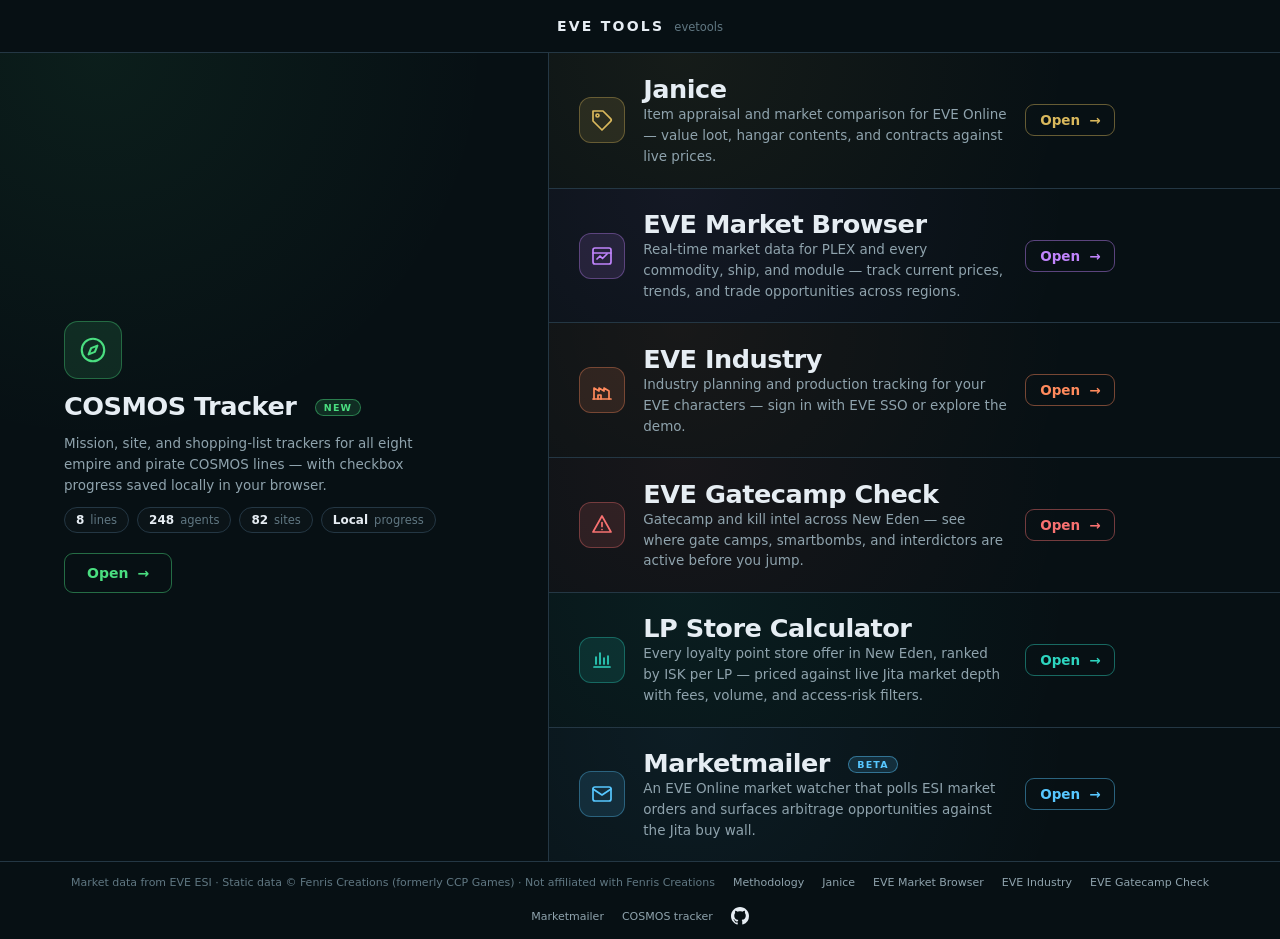
==== index.html @ 4fc57f16 "x" ====
<!doctype html>
<html lang="en">
  <head>
    <meta charset="utf-8" />
    <meta name="viewport" content="width=device-width, initial-scale=1" />
    <meta name="robots" content="index,follow" />
    <meta
      name="description"
      content="EVE Online tools: an LP store calculator with live Jita pricing, Janice item appraisal, the EVE Market Browser, EVE Industry planning, Marketmailer arbitrage alerts, and COSMOS mission trackers for all eight empire and pirate lines."
    />
    <meta property="og:title" content="EVE Tools" />
    <meta
      property="og:description"
      content="LP store calculator with live Jita pricing, Janice item appraisal, the EVE Market Browser, EVE Industry, Marketmailer, and COSMOS trackers."
    />
    <meta property="og:type" content="website" />
    <title>EVE Tools — LP Store Calculator, Janice, EVE Market Browser, EVE Industry, Marketmailer &amp; COSMOS Tracker</title>
    <link rel="icon" type="image/svg+xml" href="https://eve.ayokei.to/lp/favicon.svg" />
    <!-- Single-request doorway page: styles inline, no JS. -->
    <style>
      @font-face {
        font-family: "Inter";
        src: url("https://eve.ayokei.to/lp/assets/fonts/inter-var.woff2") format("woff2");
        font-weight: 100 900;
        font-style: normal;
        font-display: swap;
      }
      :root {
        color-scheme: dark;
        --bg: #071014;
        --text: #e6edf3;
        --muted: #8fa3ad;
        --subtle: #607782;
        --line: #243744;
        --teal: #2dd4bf;
        --gold: #d9b85c;
        --violet: #c084fc;
        --green: #4ade80;
        --sky: #57c7ff;
        --orange: #ff8a5c;
        --red: #f87171;
        --focus: #67e8f9;
      }
      *,
      *::before,
      *::after {
        box-sizing: border-box;
        margin: 0;
        padding: 0;
      }
      html {
        font-size: 13px;
      }
      body {
        font-family: "Inter", system-ui, -apple-system, "Segoe UI", sans-serif;
        color: var(--text);
        background: var(--bg);
        min-height: 100vh;
        display: flex;
        flex-direction: column;
      }

      .site-head {
        display: flex;
        align-items: baseline;
        justify-content: center;
        gap: 10px;
        padding: 18px 28px;
        border-bottom: 1px solid var(--line);
      }
      .site-head h1 {
        font-size: 14px;
        font-weight: 700;
        letter-spacing: 0.16em;
        text-transform: uppercase;
      }
      .site-head .domain {
        font-size: 11.5px;
        color: var(--subtle);
      }

      /* 1:list gate: the COSMOS tracker is the featured "1" panel at 3/7 width;
         the remaining tools form the stacked list. Each tool keeps its own
         accent: LP teal, Janice gold, market violet, industry orange, gatecamp
         red, mail sky, COSMOS green. */
      .gate {
        flex: 1;
        display: grid;
        grid-template-columns: 3fr 4fr;
        grid-template-rows: repeat(6, 1fr);
      }
      .gate-panel.gate-cosmos {
        grid-column: 1;
        grid-row: 1 / -1;
        border-right: 1px solid var(--line);
        padding: clamp(36px, 5vw, 76px);
      }
      .gate-lp,
      .gate-janice,
      .gate-market,
      .gate-industry,
      .gate-gatecamp,
      .gate-mail {
        grid-column: 2;
      }
      .gate-janice {
        grid-row: 1;
      }
      .gate-market {
        grid-row: 2;
      }
      .gate-industry {
        grid-row: 3;
      }
      .gate-gatecamp {
        grid-row: 4;
      }
      .gate-lp {
        grid-row: 5;
      }
      .gate-mail {
        grid-row: 6;
      }
      .gate-panel {
        --accent: var(--teal);
        position: relative;
        overflow: hidden;
        display: flex;
        flex-direction: column;
        justify-content: center;
        gap: 12px;
        padding: clamp(24px, 3vw, 44px);
        text-decoration: none;
        color: inherit;
        background: radial-gradient(
          circle at 18% 0%,
          color-mix(in srgb, var(--accent) 7%, transparent),
          transparent 30rem
        );
        transition: background-color 0.18s;
      }
      .gate-market,
      .gate-industry,
      .gate-gatecamp,
      .gate-lp,
      .gate-mail {
        border-top: 1px solid var(--line);
      }
      .gate-janice {
        --accent: var(--gold);
      }
      .gate-market {
        --accent: var(--violet);
      }
      .gate-industry {
        --accent: var(--orange);
      }
      .gate-gatecamp {
        --accent: var(--red);
      }
      .gate-mail {
        --accent: var(--sky);
      }
      .gate-cosmos {
        --accent: var(--green);
      }
      .gate-cosmos .panel-icon {
        width: 58px;
        height: 58px;
        border-radius: 14px;
      }
      .gate-cosmos .panel-icon svg {
        width: 30px;
        height: 30px;
      }
      .gate-cosmos h2 {
        font-size: clamp(26px, 3vw, 40px);
      }
      .gate-cosmos .lead {
        font-size: 15px;
        max-width: 50ch;
      }
      .gate-cosmos .panel-cta {
        margin-top: 8px;
        padding: 11px 22px;
        font-size: 14px;
      }
      .gate-panel:hover {
        background-color: color-mix(in srgb, var(--accent) 4%, transparent);
      }

      /* Compact rows for the five tools in the list column. */
      .gate-panel.list-item {
        display: flex;
        flex-direction: row;
        align-items: center;
        justify-content: flex-start;
        gap: 18px;
        padding: clamp(14px, 1.6vw, 22px) clamp(22px, 2.4vw, 32px);
      }
      .list-item > .panel-icon {
        flex: 0 0 auto;
      }
      .list-body {
        display: flex;
        align-items: center;
        gap: 18px;
        flex: 1 1 auto;
        min-width: 0;
      }
      .list-copy {
        flex: 0 1 44ch;
        min-width: 0;
      }
      .list-copy h2 {
        font-size: clamp(19px, 1.6vw, 24px);
      }
      .list-copy .lead {
        max-width: 44ch;
      }
      .list-item .panel-cta {
        flex: 0 0 auto;
        align-self: center;
        margin: 0;
        padding: 7px 14px;
        white-space: nowrap;
      }

      .beta-tag {
        display: inline-block;
        margin-left: 10px;
        padding: 2px 8px;
        border-radius: 999px;
        border: 1px solid color-mix(in srgb, var(--accent) 45%, transparent);
        background: color-mix(in srgb, var(--accent) 14%, transparent);
        color: var(--accent);
        font-size: 9.5px;
        font-weight: 700;
        letter-spacing: 0.12em;
        text-transform: uppercase;
        vertical-align: middle;
      }

      .panel-icon {
        width: 46px;
        height: 46px;
        border-radius: 12px;
        display: grid;
        place-items: center;
        background: color-mix(in srgb, var(--accent) 12%, transparent);
        border: 1px solid color-mix(in srgb, var(--accent) 35%, transparent);
        text-decoration: none;
        cursor: pointer;
        transform-origin: center;
        transition:
          background 0.15s,
          border-color 0.15s,
          box-shadow 0.15s,
          transform 0.15s;
      }
      .panel-icon svg {
        width: 24px;
        height: 24px;
        stroke: var(--accent);
        fill: none;
        stroke-width: 1.7;
        stroke-linecap: round;
        stroke-linejoin: round;
      }

      .gate-panel h2 {
        font-size: clamp(20px, 2vw, 28px);
        font-weight: 760;
        letter-spacing: -0.02em;
      }
      .gate-panel .lead {
        font-size: 13.5px;
        line-height: 1.55;
        color: var(--muted);
        max-width: 46ch;
      }

      .panel-chips {
        display: flex;
        flex-wrap: wrap;
        gap: 8px;
      }
      .panel-chip {
        display: inline-flex;
        align-items: baseline;
        gap: 6px;
        padding: 5px 11px;
        border: 1px solid var(--line);
        border-radius: 999px;
        font-size: 11.5px;
        color: var(--subtle);
        background: rgba(255, 255, 255, 0.015);
      }
      .panel-chip strong {
        color: var(--text);
        font-weight: 650;
        font-size: 12px;
      }

      .panel-cta {
        display: inline-flex;
        align-items: center;
        gap: 9px;
        align-self: flex-start;
        margin-top: 4px;
        padding: 9px 18px;
        border-radius: 9px;
        border: 1px solid color-mix(in srgb, var(--accent) 45%, transparent);
        color: var(--accent);
        font-size: 13.5px;
        font-weight: 600;
        text-decoration: none;
        cursor: pointer;
        transform-origin: center;
        transition:
          background 0.15s,
          color 0.15s,
          border-color 0.15s,
          box-shadow 0.15s,
          transform 0.15s;
      }
      .panel-cta .arrow {
        transition: transform 0.15s;
      }
      /* First hover: highlight the controls when the whole panel is hovered. */
      .gate-panel:hover .panel-cta {
        background: color-mix(in srgb, var(--accent) 12%, transparent);
      }
      .gate-panel:hover .panel-cta .arrow {
        transform: translateX(3px);
      }
      .gate-panel:hover .panel-icon {
        background: color-mix(in srgb, var(--accent) 18%, transparent);
      }
      /* Second hover: the control itself fills with its accent. */
      .gate-panel .panel-cta:hover,
      .gate-panel .panel-cta:focus-visible {
        background: var(--accent);
        border-color: var(--accent);
        color: var(--bg);
        box-shadow: 0 0 20px color-mix(in srgb, var(--accent) 32%, transparent);
        transform: scale(1.05);
      }
      .gate-panel .panel-cta:hover .arrow,
      .gate-panel .panel-cta:focus-visible .arrow {
        transform: translateX(5px);
      }
      .gate-panel .panel-icon:hover,
      .gate-panel .panel-icon:focus-visible {
        background: var(--accent);
        border-color: var(--accent);
        box-shadow: 0 0 20px color-mix(in srgb, var(--accent) 32%, transparent);
        transform: scale(1.08);
      }
      .gate-panel .panel-icon:hover svg,
      .gate-panel .panel-icon:focus-visible svg {
        stroke: var(--bg);
      }
      /* Press feedback shrinks the control back down. */
      .gate-panel .panel-cta:active {
        transform: scale(0.96);
      }
      .gate-panel .panel-icon:active {
        transform: scale(0.94);
      }
      .panel-cta:focus-visible,
      .panel-icon:focus-visible {
        outline: 2px solid var(--focus);
        outline-offset: 3px;
      }

      .site-foot {
        display: flex;
        align-items: center;
        justify-content: center;
        gap: 18px;
        flex-wrap: wrap;
        padding: 14px 28px;
        border-top: 1px solid var(--line);
        font-size: 11px;
        color: var(--subtle);
        text-align: center;
      }
      .site-foot a {
        color: var(--muted);
        text-decoration: none;
      }
      .site-foot a:hover {
        color: var(--teal);
      }
      .site-foot .github-link {
        display: inline-flex;
        align-items: center;
        color: var(--text);
      }
      .site-foot .github-link:hover {
        color: var(--teal);
      }
      .site-foot .github-link svg {
        display: block;
        width: 18px;
        height: 18px;
        fill: currentColor;
      }

      @media (max-width: 1024px) {
        .gate {
          grid-template-columns: 1fr;
          grid-template-rows: none;
          align-content: start;
        }
        /* Collapse the explicit placement so the panels stack in source order. */
        .gate-lp,
        .gate-janice,
        .gate-market,
        .gate-industry,
        .gate-gatecamp,
        .gate-mail,
        .gate-cosmos {
          grid-column: 1;
          grid-row: auto;
        }
        .gate-panel {
          padding: 34px 26px;
          gap: 15px;
          justify-content: flex-start;
        }
        .gate-panel.gate-cosmos {
          padding: 34px 26px;
          border-right: none;
          border-bottom: 1px solid var(--line);
        }
        .gate-market,
        .gate-industry,
        .gate-gatecamp,
        .gate-lp,
        .gate-mail {
          border-top: 1px solid var(--line);
        }
        .gate-panel.list-item {
          display: flex;
          flex-direction: column;
          align-items: flex-start;
          gap: 12px;
          padding: 30px 26px;
        }
        .gate-panel.list-item .list-body {
          display: flex;
          flex-direction: column;
          align-items: flex-start;
          gap: 12px;
          width: 100%;
        }
        .gate-panel.list-item .list-copy {
          flex: 0 0 auto;
          width: 100%;
        }
        .list-item .panel-icon,
        .list-item h2,
        .list-item .lead,
        .list-item .panel-chips,
        .list-item .panel-cta {
          grid-column: auto;
          grid-row: auto;
        }
        .list-item .panel-icon,
        .list-item .panel-cta {
          align-self: flex-start;
        }
        .list-item .panel-cta {
          margin-top: 6px;
        }
      }

      @media (prefers-reduced-motion: reduce) {
        * {
          transition: none !important;
        }
      }
    </style>
  </head>
  <body>
    <header class="site-head">
      <h1>EVE Tools</h1>
      <span class="domain">evetools</span>
    </header>

    <main class="gate">
      <article class="gate-panel gate-cosmos">
        <a class="panel-icon" href="cosmos/index.html" aria-label="Open COSMOS Tracker">
          <svg viewBox="0 0 24 24" aria-hidden="true">
            <circle cx="12" cy="12" r="9" />
            <path d="m15.5 8.5-2 5-5 2 2-5 5-2Z" />
          </svg>
        </a>
        <h2>COSMOS Tracker <span class="beta-tag">New</span></h2>
        <p class="lead">
          Mission, site, and shopping-list trackers for all eight empire and pirate COSMOS
          lines — with checkbox progress saved locally in your browser.
        </p>
        <span class="panel-chips">
          <span class="panel-chip"><strong>8</strong> lines</span>
          <span class="panel-chip"><strong>248</strong> agents</span>
          <span class="panel-chip"><strong>82</strong> sites</span>
          <span class="panel-chip"><strong>Local</strong> progress</span>
        </span>
        <a class="panel-cta" href="cosmos/index.html" aria-label="Open COSMOS Tracker">Open <span class="arrow">&#8594;</span></a>
      </article>

      <article class="gate-panel list-item gate-janice">
        <a rel="noopener noreferrer" target="_blank" class="panel-icon" href="https://janice.e-351.com/" aria-label="Open Janice">
          <svg viewBox="0 0 24 24" aria-hidden="true">
            <path d="M20.6 13.4 12 22l-9-9V3h10l7.6 7.6a2 2 0 0 1 0 2.8Z" />
            <circle cx="7.5" cy="7.5" r="1.5" />
          </svg>
        </a>
        <div class="list-body">
          <div class="list-copy">
            <h2>Janice</h2>
            <p class="lead">
              Item appraisal and market comparison for EVE Online — value loot, hangar
              contents, and contracts against live prices.
            </p>
          </div>
          <a rel="noopener noreferrer" target="_blank" class="panel-cta" href="https://janice.e-351.com/" aria-label="Open Janice">Open <span class="arrow">&#8594;</span></a>
        </div>
      </article>

      <article class="gate-panel list-item gate-market">
        <a rel="noopener noreferrer" target="_blank" class="panel-icon" href="https://evemarketbrowser.com/" aria-label="Open EVE Market Browser">
          <svg viewBox="0 0 24 24" aria-hidden="true">
            <rect x="3" y="4" width="18" height="16" rx="2" />
            <path d="M3 9h18" />
            <path d="m7 15 3-3 2.5 2.5L17 10" />
          </svg>
        </a>
        <div class="list-body">
          <div class="list-copy">
            <h2>EVE Market Browser</h2>
            <p class="lead">
              Real-time market data for PLEX and every commodity, ship, and module — track
              current prices, trends, and trade opportunities across regions.
            </p>
          </div>
          <a rel="noopener noreferrer" target="_blank" class="panel-cta" href="https://evemarketbrowser.com/" aria-label="Open EVE Market Browser">Open <span class="arrow">&#8594;</span></a>
        </div>
      </article>

      <article class="gate-panel list-item gate-industry">
        <a rel="noopener noreferrer" target="_blank" class="panel-icon" href="https://eveindustry.app/login" aria-label="Open EVE Industry">
          <svg viewBox="0 0 24 24" aria-hidden="true">
            <path d="M3 21h18" />
            <path d="M4 21V10l5 3v-3l5 3v-3l5 3v8" />
            <path d="M8 21v-4h3v4" />
          </svg>
        </a>
        <div class="list-body">
          <div class="list-copy">
            <h2>EVE Industry</h2>
            <p class="lead">
              Industry planning and production tracking for your EVE characters — sign in with
              EVE SSO or explore the demo.
            </p>
          </div>
          <a rel="noopener noreferrer" target="_blank" class="panel-cta" href="https://eveindustry.app/login" aria-label="Open EVE Industry">Open <span class="arrow">&#8594;</span></a>
        </div>
      </article>

      <article class="gate-panel list-item gate-gatecamp">
        <a rel="noopener noreferrer" target="_blank" class="panel-icon" href="https://eve-gatecheck.space/eve/" aria-label="Open EVE Gatecamp Check">
          <svg viewBox="0 0 24 24" aria-hidden="true">
            <path d="m12 3 9 16H3L12 3Z" />
            <path d="M12 9.5v4" />
            <path d="M12 16.5h.01" />
          </svg>
        </a>
        <div class="list-body">
          <div class="list-copy">
            <h2>EVE Gatecamp Check</h2>
            <p class="lead">
              Gatecamp and kill intel across New Eden — see where gate camps, smartbombs, and
              interdictors are active before you jump.
            </p>
          </div>
          <a rel="noopener noreferrer" target="_blank" class="panel-cta" href="https://eve-gatecheck.space/eve/" aria-label="Open EVE Gatecamp Check">Open <span class="arrow">&#8594;</span></a>
        </div>
      </article>

      <article class="gate-panel list-item gate-lp">
        <a rel="noopener noreferrer" target="_blank" class="panel-icon" href="https://eve.ayokei.to/lp/" aria-label="Open LP Store Calculator">
          <svg viewBox="0 0 24 24" aria-hidden="true"><path d="M4 19h16M6 16V9m4 7V5m4 11v-6m4 6V8" /></svg>
        </a>
        <div class="list-body">
          <div class="list-copy">
            <h2>LP Store Calculator</h2>
            <p class="lead">
              Every loyalty point store offer in New Eden, ranked by ISK per LP — priced against
              live Jita market depth with fees, volume, and access-risk filters.
            </p>
          </div>
          <a rel="noopener noreferrer" target="_blank" class="panel-cta" href="https://eve.ayokei.to/lp/" aria-label="Open LP Store Calculator">Open <span class="arrow">&#8594;</span></a>
        </div>
      </article>

      <article class="gate-panel list-item gate-mail">
        <a rel="noopener noreferrer" target="_blank" class="panel-icon" href="https://sudo-adduser-jordan.github.io/marketmailer/" aria-label="Open Marketmailer">
          <svg viewBox="0 0 24 24" aria-hidden="true">
            <rect x="3" y="5" width="18" height="14" rx="2" />
            <path d="m3 7 9 6 9-6" />
          </svg>
        </a>
        <div class="list-body">
          <div class="list-copy">
            <h2>Marketmailer <span class="beta-tag">Beta</span></h2>
            <p class="lead">
              An EVE Online market watcher that polls ESI market orders and surfaces arbitrage
              opportunities against the Jita buy wall.
            </p>
          </div>
          <a rel="noopener noreferrer" target="_blank" class="panel-cta" href="https://sudo-adduser-jordan.github.io/marketmailer/" aria-label="Open Marketmailer">Open <span class="arrow">&#8594;</span></a>
        </div>
      </article>
    </main>

    <footer class="site-foot">
      <span>Market data from EVE ESI · Static data © Fenris Creations (formerly CCP Games) · Not affiliated with Fenris Creations</span>
      <a rel="noopener noreferrer" target="_blank" href="https://eve.ayokei.to/lp/about.html">Methodology</a>
      <a rel="noopener noreferrer" target="_blank" href="https://janice.e-351.com/">Janice</a>
      <a rel="noopener noreferrer" target="_blank" href="https://evemarketbrowser.com/">EVE Market Browser</a>
      <a rel="noopener noreferrer" target="_blank" href="https://eveindustry.app/login">EVE Industry</a>
      <a rel="noopener noreferrer" target="_blank" href="https://eve-gatecheck.space/eve/">EVE Gatecamp Check</a>
      <a rel="noopener noreferrer" target="_blank" href="https://sudo-adduser-jordan.github.io/marketmailer/">Marketmailer</a>
      <a href="cosmos/index.html">COSMOS tracker</a>
      <a
        class="github-link"
        href="https://github.com/AyoKeito/eve-toolkit"
        target="_blank"
        rel="noopener noreferrer"
        title="GitHub"
        aria-label="GitHub"
        ><svg viewBox="0 0 16 16" aria-hidden="true"><path fill="currentColor" d="M8 0C3.58 0 0 3.58 0 8c0 3.54 2.29 6.53 5.47 7.59.4.07.55-.17.55-.38 0-.19-.01-.82-.01-1.49-2.01.37-2.53-.49-2.69-.94-.09-.23-.48-.94-.82-1.13-.28-.15-.68-.52-.01-.53.63-.01 1.08.58 1.23.82.72 1.21 1.87.87 2.33.66.07-.52.28-.87.51-1.07-1.78-.2-3.64-.89-3.64-3.95 0-.87.31-1.59.82-2.15-.08-.2-.36-1.02.08-2.12 0 0 .67-.21 2.2.82.64-.18 1.32-.27 2-.27.68 0 1.36.09 2 .27 1.53-1.04 2.2-.82 2.2-.82.44 1.1.16 1.92.08 2.12.51.56.82 1.27.82 2.15 0 3.07-1.87 3.75-3.65 3.95.29.25.54.73.54 1.48 0 1.07-.01 1.93-.01 2.2 0 .21.15.46.55.38A8.013 8.013 0 0 0 16 8c0-4.42-3.58-8-8-8Z"/></svg></a
      >
    </footer>
  </body>
</html>
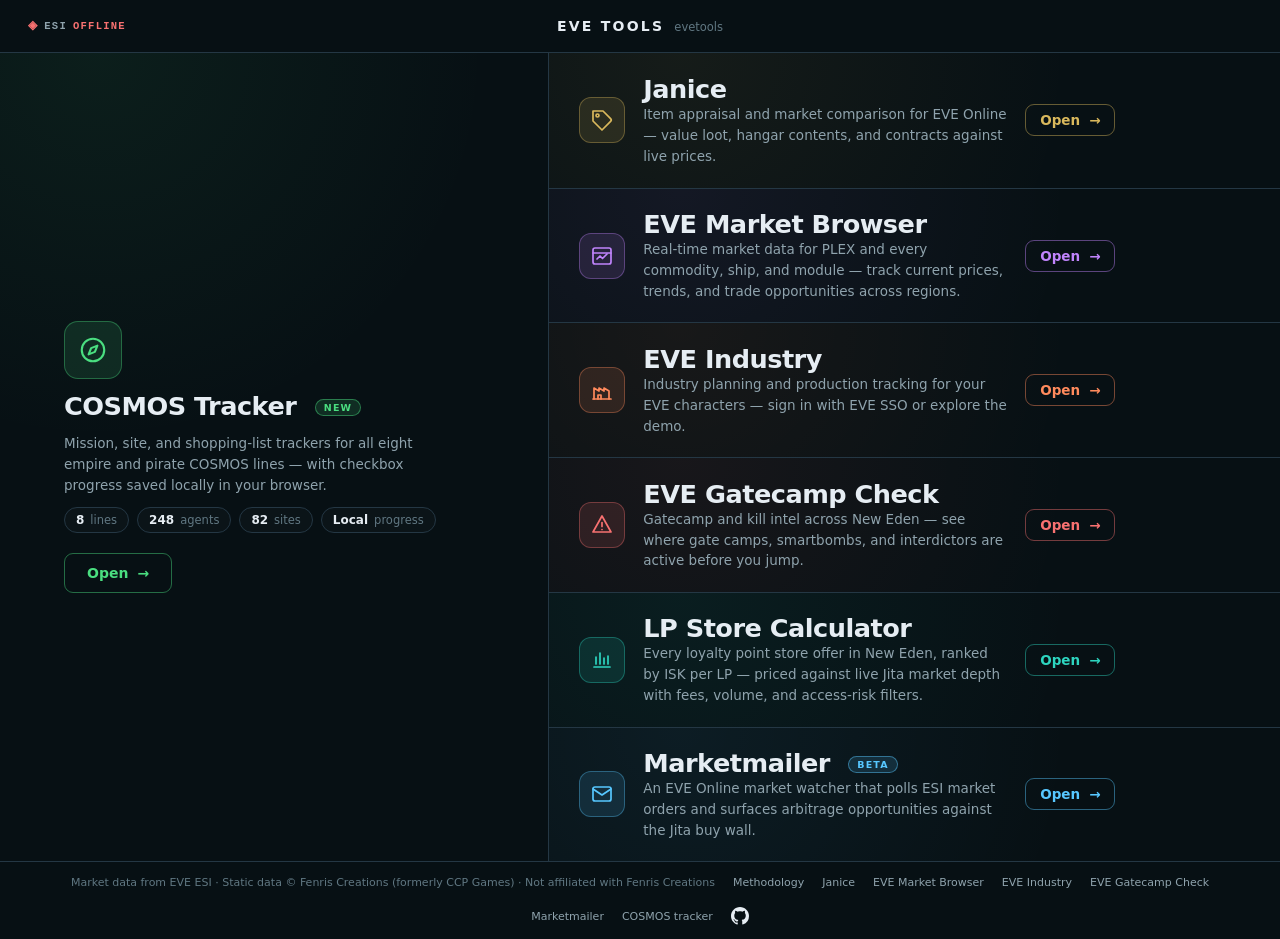
==== commit bd5e93eb: "x" ====
--- a/index.html
+++ b/index.html
@@ -16,7 +16,7 @@
     <meta property="og:type" content="website" />
     <title>EVE Tools — LP Store Calculator, Janice, EVE Market Browser, EVE Industry, Marketmailer &amp; COSMOS Tracker</title>
     <link rel="icon" type="image/svg+xml" href="https://eve.ayokei.to/lp/favicon.svg" />
-    <!-- Single-request doorway page: styles inline, no JS. -->
+    <!-- Single-file doorway page: styles and the ESI status poll inline. -->
     <style>
       @font-face {
         font-family: "Inter";
@@ -61,12 +61,19 @@
       }
 
       .site-head {
+        display: grid;
+        grid-template-columns: minmax(0, 1fr) auto minmax(0, 1fr);
+        align-items: center;
+        gap: 16px;
+        padding: 18px 28px;
+        border-bottom: 1px solid var(--line);
+      }
+      .site-head .brand {
+        grid-column: 2;
         display: flex;
         align-items: baseline;
         justify-content: center;
         gap: 10px;
-        padding: 18px 28px;
-        border-bottom: 1px solid var(--line);
       }
       .site-head h1 {
         font-size: 14px;
@@ -77,6 +84,67 @@
       .site-head .domain {
         font-size: 11.5px;
         color: var(--subtle);
+      }
+
+      /* Live ESI status, pinned to the top-left of the header. */
+      .esi-status {
+        grid-column: 1;
+        justify-self: start;
+        display: inline-flex;
+        align-items: center;
+        gap: 6px;
+        margin: 0;
+        font-family: ui-monospace, SFMono-Regular, "Cascadia Mono", "Roboto Mono", Menlo, Consolas, monospace;
+        font-size: 10.5px;
+        font-weight: 600;
+        letter-spacing: 0.12em;
+        line-height: 1;
+        text-transform: uppercase;
+        white-space: nowrap;
+        color: var(--muted);
+        font-variant-numeric: tabular-nums;
+      }
+      .esi-status .esi-mark {
+        font-size: 12px;
+        line-height: 1;
+      }
+      .esi-status .esi-sep {
+        color: var(--subtle);
+      }
+      .esi-status[data-state="live"] .esi-mark,
+      .esi-status[data-state="live"] .esi-state {
+        color: var(--green);
+      }
+      .esi-status[data-state="live"] .esi-mark {
+        text-shadow: 0 0 10px color-mix(in srgb, var(--green) 70%, transparent);
+        animation: esi-pulse 2s ease-in-out infinite;
+      }
+      .esi-status[data-state="live"] .esi-count {
+        color: var(--text);
+      }
+      .esi-status[data-state="offline"] .esi-mark,
+      .esi-status[data-state="offline"] .esi-state {
+        color: var(--red);
+      }
+      .esi-status[data-state="loading"] .esi-mark {
+        color: var(--subtle);
+      }
+      .esi-status[data-state="loading"] .esi-sep,
+      .esi-status[data-state="loading"] .esi-count,
+      .esi-status[data-state="loading"] .esi-online,
+      .esi-status[data-state="offline"] .esi-sep,
+      .esi-status[data-state="offline"] .esi-count,
+      .esi-status[data-state="offline"] .esi-online {
+        display: none;
+      }
+      @keyframes esi-pulse {
+        0%,
+        100% {
+          opacity: 1;
+        }
+        50% {
+          opacity: 0.45;
+        }
       }
 
       /* 1:list gate: the COSMOS tracker is the featured "1" panel at 3/7 width;
@@ -408,6 +476,24 @@
         fill: currentColor;
       }
 
+      @media (max-width: 720px) {
+        .site-head {
+          grid-template-columns: 1fr;
+          justify-items: center;
+          gap: 10px;
+          padding: 14px 20px;
+        }
+        .site-head .brand,
+        .esi-status {
+          grid-column: 1;
+        }
+        .esi-status {
+          justify-self: start;
+          font-size: 9.5px;
+          letter-spacing: 0.1em;
+        }
+      }
+
       @media (max-width: 1024px) {
         .gate {
           grid-template-columns: 1fr;
@@ -480,14 +566,25 @@
       @media (prefers-reduced-motion: reduce) {
         * {
           transition: none !important;
+          animation: none !important;
         }
       }
     </style>
   </head>
   <body>
     <header class="site-head">
-      <h1>EVE Tools</h1>
-      <span class="domain">evetools</span>
+      <p class="esi-status" data-state="loading" title="Checking EVE ESI…">
+        <span class="esi-mark" aria-hidden="true">◈</span>
+        <span class="esi-label">ESI</span>
+        <span class="esi-state" role="status" aria-live="polite">CONNECTING</span>
+        <span class="esi-sep" aria-hidden="true">·</span>
+        <span class="esi-count"></span>
+        <span class="esi-online"></span>
+      </p>
+      <div class="brand">
+        <h1>EVE Tools</h1>
+        <span class="domain">evetools</span>
+      </div>
     </header>
 
     <main class="gate">
@@ -646,5 +743,67 @@
         ><svg viewBox="0 0 16 16" aria-hidden="true"><path fill="currentColor" d="M8 0C3.58 0 0 3.58 0 8c0 3.54 2.29 6.53 5.47 7.59.4.07.55-.17.55-.38 0-.19-.01-.82-.01-1.49-2.01.37-2.53-.49-2.69-.94-.09-.23-.48-.94-.82-1.13-.28-.15-.68-.52-.01-.53.63-.01 1.08.58 1.23.82.72 1.21 1.87.87 2.33.66.07-.52.28-.87.51-1.07-1.78-.2-3.64-.89-3.64-3.95 0-.87.31-1.59.82-2.15-.08-.2-.36-1.02.08-2.12 0 0 .67-.21 2.2.82.64-.18 1.32-.27 2-.27.68 0 1.36.09 2 .27 1.53-1.04 2.2-.82 2.2-.82.44 1.1.16 1.92.08 2.12.51.56.82 1.27.82 2.15 0 3.07-1.87 3.75-3.65 3.95.29.25.54.73.54 1.48 0 1.07-.01 1.93-.01 2.2 0 .21.15.46.55.38A8.013 8.013 0 0 0 16 8c0-4.42-3.58-8-8-8Z"/></svg></a
       >
     </footer>
+
+    <script>
+      (() => {
+        const status = document.querySelector(".esi-status");
+        if (!status) return;
+
+        const countEl = status.querySelector(".esi-count");
+        const stateEl = status.querySelector(".esi-state");
+        const onlineEl = status.querySelector(".esi-online");
+        const numberFormat = new Intl.NumberFormat("en-US");
+        let timer = null;
+
+        const render = (state, players) => {
+          status.dataset.state = state;
+
+          if (state === "live" && Number.isFinite(players)) {
+            const count = numberFormat.format(players);
+            countEl.textContent = count;
+            stateEl.textContent = "LIVE";
+            onlineEl.textContent = "ONLINE";
+            status.title = `Live player count from EVE ESI: ${count} online`;
+            return;
+          }
+
+          const offline = state === "offline";
+          stateEl.textContent = offline ? "OFFLINE" : "CONNECTING";
+          status.title = offline ? "EVE ESI is unreachable" : "Checking EVE ESI…";
+        };
+
+        const poll = async () => {
+          try {
+            const response = await fetch("https://esi.evetech.net/latest/status/", {
+              headers: { Accept: "application/json" },
+            });
+            if (!response.ok) throw new Error(`ESI status ${response.status}`);
+            const data = await response.json();
+            const players = Number(data.players);
+            render(Number.isFinite(players) ? "live" : "offline", players);
+          } catch {
+            render("offline");
+          }
+        };
+
+        const start = () => {
+          if (timer) return;
+          poll();
+          timer = window.setInterval(poll, 60000);
+        };
+
+        const stop = () => {
+          window.clearInterval(timer);
+          timer = null;
+        };
+
+        document.addEventListener("visibilitychange", () => {
+          if (document.visibilityState === "visible") start();
+          else stop();
+        });
+
+        if (document.visibilityState === "visible") start();
+      })();
+    </script>
   </body>
 </html>
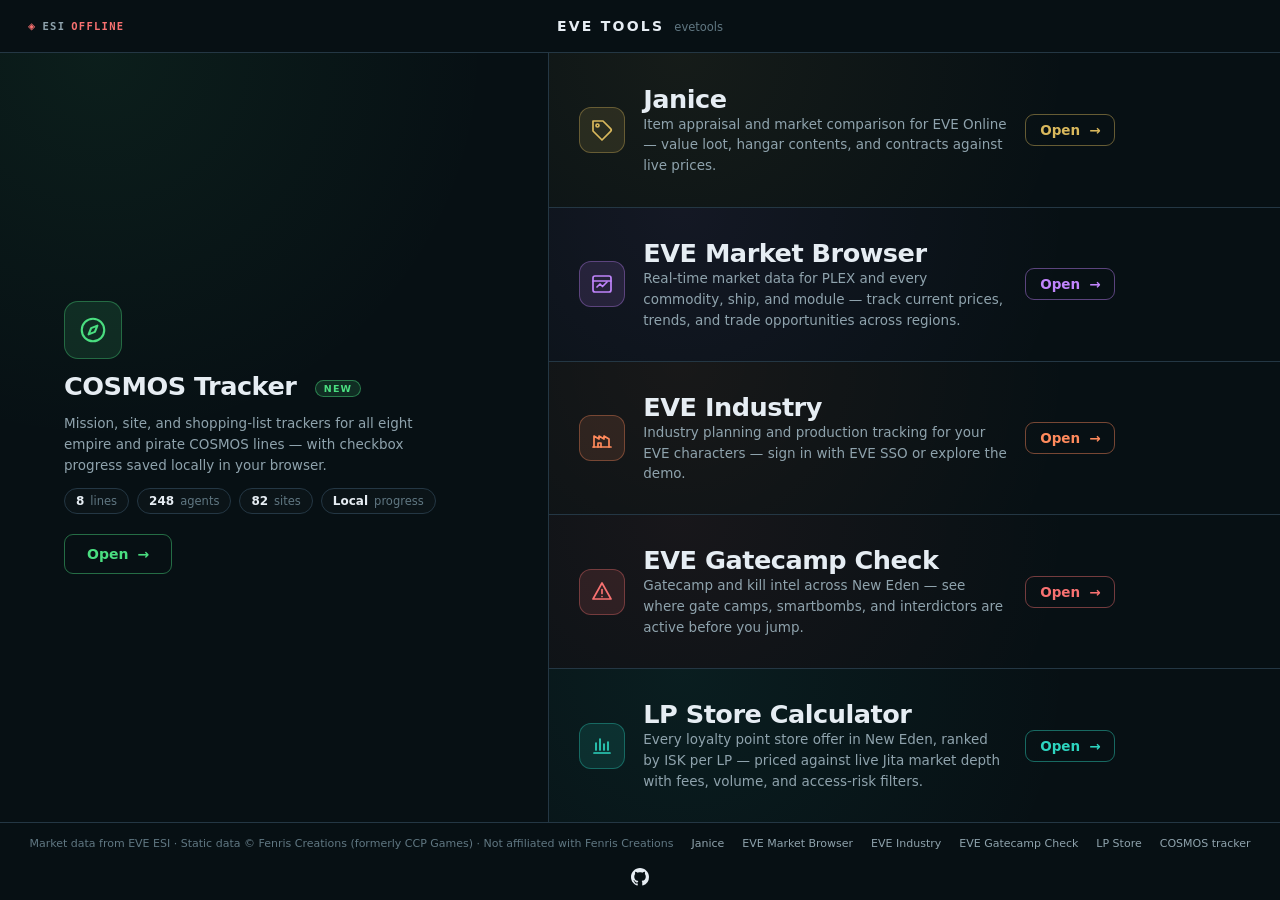
==== commit 677c4d6c: "x" ====
--- a/index.html
+++ b/index.html
@@ -14,8 +14,8 @@
       content="LP store calculator with live Jita pricing, Janice item appraisal, the EVE Market Browser, EVE Industry, Marketmailer, and COSMOS trackers."
     />
     <meta property="og:type" content="website" />
-    <title>EVE Tools — LP Store Calculator, Janice, EVE Market Browser, EVE Industry, Marketmailer &amp; COSMOS Tracker</title>
-    <link rel="icon" type="image/svg+xml" href="https://eve.ayokei.to/lp/favicon.svg" />
+    <title>eve tools</title>
+    <link rel="icon" href="data:image/svg+xml,%3Csvg xmlns='http://www.w3.org/2000/svg' viewBox='0 0 32 32'%3E%3Crect width='32' height='32' fill='black'/%3E%3Ctext x='16' y='23' font-family='Arial,sans-serif' font-size='22' font-weight='bold' text-anchor='middle' fill='white'%3EE%3C/text%3E%3C/svg%3E" />
     <!-- Single-file doorway page: styles and the ESI status poll inline. -->
     <style>
       @font-face {
@@ -36,7 +36,6 @@
         --gold: #d9b85c;
         --violet: #c084fc;
         --green: #4ade80;
-        --sky: #57c7ff;
         --orange: #ff8a5c;
         --red: #f87171;
         --focus: #67e8f9;
@@ -150,12 +149,12 @@
       /* 1:list gate: the COSMOS tracker is the featured "1" panel at 3/7 width;
          the remaining tools form the stacked list. Each tool keeps its own
          accent: LP teal, Janice gold, market violet, industry orange, gatecamp
-         red, mail sky, COSMOS green. */
+         red, COSMOS green. */
       .gate {
         flex: 1;
         display: grid;
         grid-template-columns: 3fr 4fr;
-        grid-template-rows: repeat(6, 1fr);
+        grid-template-rows: repeat(5, 1fr);
       }
       .gate-panel.gate-cosmos {
         grid-column: 1;
@@ -167,8 +166,7 @@
       .gate-janice,
       .gate-market,
       .gate-industry,
-      .gate-gatecamp,
-      .gate-mail {
+      .gate-gatecamp {
         grid-column: 2;
       }
       .gate-janice {
@@ -185,9 +183,6 @@
       }
       .gate-lp {
         grid-row: 5;
-      }
-      .gate-mail {
-        grid-row: 6;
       }
       .gate-panel {
         --accent: var(--teal);
@@ -210,8 +205,7 @@
       .gate-market,
       .gate-industry,
       .gate-gatecamp,
-      .gate-lp,
-      .gate-mail {
+      .gate-lp {
         border-top: 1px solid var(--line);
       }
       .gate-janice {
@@ -225,9 +219,6 @@
       }
       .gate-gatecamp {
         --accent: var(--red);
-      }
-      .gate-mail {
-        --accent: var(--sky);
       }
       .gate-cosmos {
         --accent: var(--green);
@@ -506,7 +497,6 @@
         .gate-market,
         .gate-industry,
         .gate-gatecamp,
-        .gate-mail,
         .gate-cosmos {
           grid-column: 1;
           grid-row: auto;
@@ -524,8 +514,7 @@
         .gate-market,
         .gate-industry,
         .gate-gatecamp,
-        .gate-lp,
-        .gate-mail {
+        .gate-lp {
           border-top: 1px solid var(--line);
         }
         .gate-panel.list-item {
@@ -649,7 +638,7 @@
       </article>
 
       <article class="gate-panel list-item gate-industry">
-        <a rel="noopener noreferrer" target="_blank" class="panel-icon" href="https://eveindustry.app/login" aria-label="Open EVE Industry">
+        <a rel="noopener noreferrer" target="_blank" class="panel-icon" href="https://github.com/sudo-adduser-jordan/eveindustry" aria-label="Open EVE Industry">
           <svg viewBox="0 0 24 24" aria-hidden="true">
             <path d="M3 21h18" />
             <path d="M4 21V10l5 3v-3l5 3v-3l5 3v8" />
@@ -664,7 +653,7 @@
               EVE SSO or explore the demo.
             </p>
           </div>
-          <a rel="noopener noreferrer" target="_blank" class="panel-cta" href="https://eveindustry.app/login" aria-label="Open EVE Industry">Open <span class="arrow">&#8594;</span></a>
+          <a rel="noopener noreferrer" target="_blank" class="panel-cta" href="https://github.com/sudo-adduser-jordan/eveindustry" aria-label="Open EVE Industry">Open <span class="arrow">&#8594;</span></a>
         </div>
       </article>
 
@@ -689,7 +678,7 @@
       </article>
 
       <article class="gate-panel list-item gate-lp">
-        <a rel="noopener noreferrer" target="_blank" class="panel-icon" href="https://eve.ayokei.to/lp/" aria-label="Open LP Store Calculator">
+        <a class="panel-icon" href="lp/index.html" aria-label="Open LP Store Calculator">
           <svg viewBox="0 0 24 24" aria-hidden="true"><path d="M4 19h16M6 16V9m4 7V5m4 11v-6m4 6V8" /></svg>
         </a>
         <div class="list-body">
@@ -700,38 +689,19 @@
               live Jita market depth with fees, volume, and access-risk filters.
             </p>
           </div>
-          <a rel="noopener noreferrer" target="_blank" class="panel-cta" href="https://eve.ayokei.to/lp/" aria-label="Open LP Store Calculator">Open <span class="arrow">&#8594;</span></a>
+          <a class="panel-cta" href="lp/index.html" aria-label="Open LP Store Calculator">Open <span class="arrow">&#8594;</span></a>
         </div>
       </article>
 
-      <article class="gate-panel list-item gate-mail">
-        <a rel="noopener noreferrer" target="_blank" class="panel-icon" href="https://sudo-adduser-jordan.github.io/marketmailer/" aria-label="Open Marketmailer">
-          <svg viewBox="0 0 24 24" aria-hidden="true">
-            <rect x="3" y="5" width="18" height="14" rx="2" />
-            <path d="m3 7 9 6 9-6" />
-          </svg>
-        </a>
-        <div class="list-body">
-          <div class="list-copy">
-            <h2>Marketmailer <span class="beta-tag">Beta</span></h2>
-            <p class="lead">
-              An EVE Online market watcher that polls ESI market orders and surfaces arbitrage
-              opportunities against the Jita buy wall.
-            </p>
-          </div>
-          <a rel="noopener noreferrer" target="_blank" class="panel-cta" href="https://sudo-adduser-jordan.github.io/marketmailer/" aria-label="Open Marketmailer">Open <span class="arrow">&#8594;</span></a>
-        </div>
-      </article>
     </main>
 
     <footer class="site-foot">
       <span>Market data from EVE ESI · Static data © Fenris Creations (formerly CCP Games) · Not affiliated with Fenris Creations</span>
-      <a rel="noopener noreferrer" target="_blank" href="https://eve.ayokei.to/lp/about.html">Methodology</a>
       <a rel="noopener noreferrer" target="_blank" href="https://janice.e-351.com/">Janice</a>
       <a rel="noopener noreferrer" target="_blank" href="https://evemarketbrowser.com/">EVE Market Browser</a>
-      <a rel="noopener noreferrer" target="_blank" href="https://eveindustry.app/login">EVE Industry</a>
+      <a rel="noopener noreferrer" target="_blank" href="https://github.com/sudo-adduser-jordan/eveindustry">EVE Industry</a>
       <a rel="noopener noreferrer" target="_blank" href="https://eve-gatecheck.space/eve/">EVE Gatecamp Check</a>
-      <a rel="noopener noreferrer" target="_blank" href="https://sudo-adduser-jordan.github.io/marketmailer/">Marketmailer</a>
+      <a href="lp/index.html">LP Store</a>
       <a href="cosmos/index.html">COSMOS tracker</a>
       <a
         class="github-link"
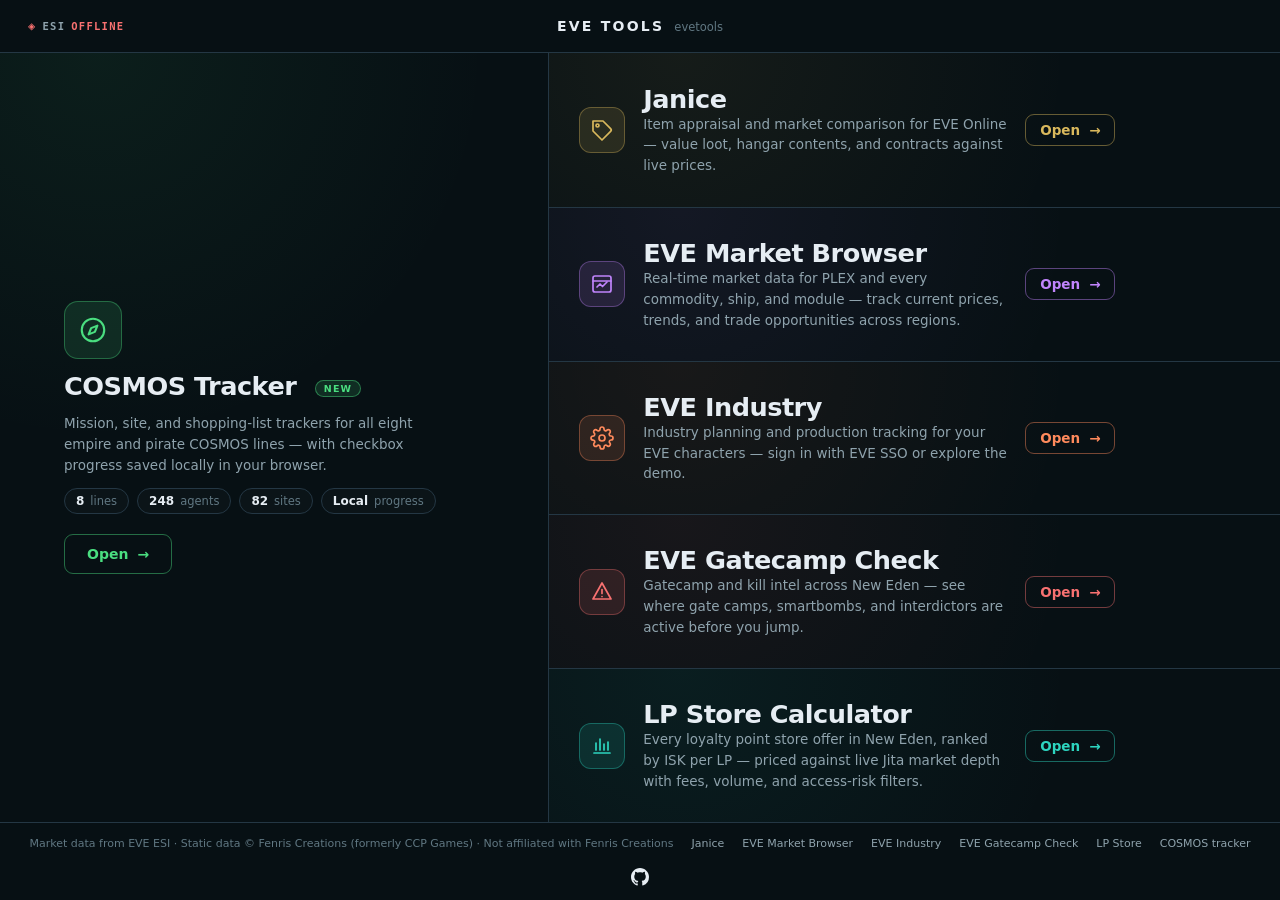
==== commit 6305da43: "x" ====
--- a/index.html
+++ b/index.html
@@ -640,9 +640,8 @@
       <article class="gate-panel list-item gate-industry">
         <a rel="noopener noreferrer" target="_blank" class="panel-icon" href="https://github.com/sudo-adduser-jordan/eveindustry" aria-label="Open EVE Industry">
           <svg viewBox="0 0 24 24" aria-hidden="true">
-            <path d="M3 21h18" />
-            <path d="M4 21V10l5 3v-3l5 3v-3l5 3v8" />
-            <path d="M8 21v-4h3v4" />
+            <circle cx="12" cy="12" r="3" />
+            <path d="M19.4 15a1.65 1.65 0 0 0 .33 1.82l.06.06a2 2 0 0 1 0 2.83 2 2 0 0 1-2.83 0l-.06-.06a1.65 1.65 0 0 0-1.82-.33 1.65 1.65 0 0 0-1 1.51V21a2 2 0 0 1-2 2 2 2 0 0 1-2-2v-.09A1.65 1.65 0 0 0 9 19.4a1.65 1.65 0 0 0-1.82.33l-.06.06a2 2 0 0 1-2.83 0 2 2 0 0 1 0-2.83l.06-.06a1.65 1.65 0 0 0 .33-1.82 1.65 1.65 0 0 0-1.51-1H3a2 2 0 0 1-2-2 2 2 0 0 1 2-2h.09A1.65 1.65 0 0 0 4.6 9a1.65 1.65 0 0 0-.33-1.82l-.06-.06a2 2 0 0 1 0-2.83 2 2 0 0 1 2.83 0l.06.06a1.65 1.65 0 0 0 1.82.33H9a1.65 1.65 0 0 0 1-1.51V3a2 2 0 0 1 2-2 2 2 0 0 1 2 2v.09a1.65 1.65 0 0 0 1 1.51 1.65 1.65 0 0 0 1.82-.33l.06-.06a2 2 0 0 1 2.83 0 2 2 0 0 1 0 2.83l-.06.06a1.65 1.65 0 0 0-.33 1.82V9a1.65 1.65 0 0 0 1.51 1H21a2 2 0 0 1 2 2 2 2 0 0 1-2 2h-.09a1.65 1.65 0 0 0-1.51 1z" />
           </svg>
         </a>
         <div class="list-body">
@@ -705,7 +704,7 @@
       <a href="cosmos/index.html">COSMOS tracker</a>
       <a
         class="github-link"
-        href="https://github.com/AyoKeito/eve-toolkit"
+        href="https://github.com/sudo-adduser-jordan/evetools"
         target="_blank"
         rel="noopener noreferrer"
         title="GitHub"
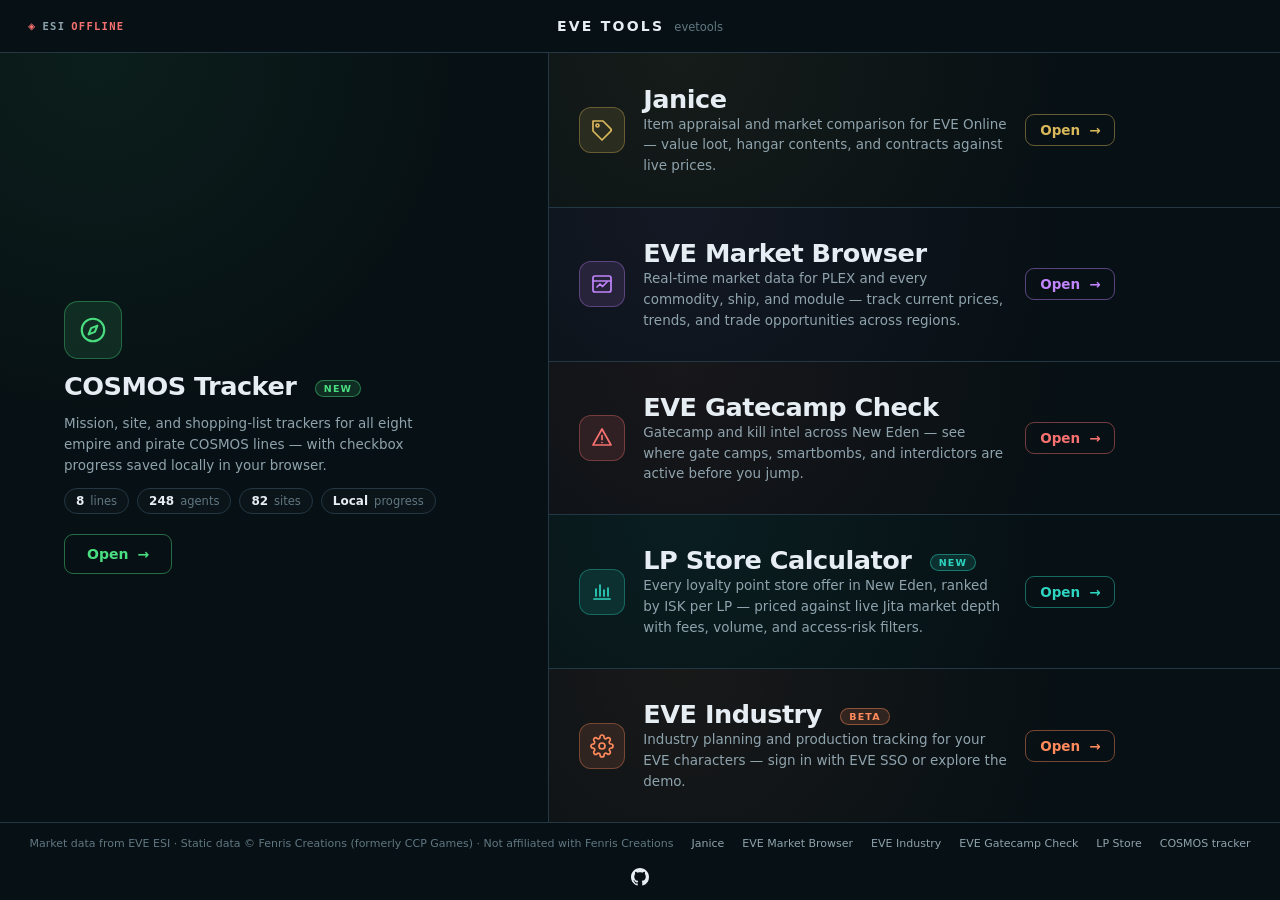
==== commit df03d7d8: "x" ====
--- a/index.html
+++ b/index.html
@@ -175,13 +175,13 @@
       .gate-market {
         grid-row: 2;
       }
+      .gate-gatecamp {
+        grid-row: 3;
+      }
+      .gate-lp {
+        grid-row: 4;
+      }
       .gate-industry {
-        grid-row: 3;
-      }
-      .gate-gatecamp {
-        grid-row: 4;
-      }
-      .gate-lp {
         grid-row: 5;
       }
       .gate-panel {
@@ -637,25 +637,6 @@
         </div>
       </article>
 
-      <article class="gate-panel list-item gate-industry">
-        <a rel="noopener noreferrer" target="_blank" class="panel-icon" href="https://github.com/sudo-adduser-jordan/eveindustry" aria-label="Open EVE Industry">
-          <svg viewBox="0 0 24 24" aria-hidden="true">
-            <circle cx="12" cy="12" r="3" />
-            <path d="M19.4 15a1.65 1.65 0 0 0 .33 1.82l.06.06a2 2 0 0 1 0 2.83 2 2 0 0 1-2.83 0l-.06-.06a1.65 1.65 0 0 0-1.82-.33 1.65 1.65 0 0 0-1 1.51V21a2 2 0 0 1-2 2 2 2 0 0 1-2-2v-.09A1.65 1.65 0 0 0 9 19.4a1.65 1.65 0 0 0-1.82.33l-.06.06a2 2 0 0 1-2.83 0 2 2 0 0 1 0-2.83l.06-.06a1.65 1.65 0 0 0 .33-1.82 1.65 1.65 0 0 0-1.51-1H3a2 2 0 0 1-2-2 2 2 0 0 1 2-2h.09A1.65 1.65 0 0 0 4.6 9a1.65 1.65 0 0 0-.33-1.82l-.06-.06a2 2 0 0 1 0-2.83 2 2 0 0 1 2.83 0l.06.06a1.65 1.65 0 0 0 1.82.33H9a1.65 1.65 0 0 0 1-1.51V3a2 2 0 0 1 2-2 2 2 0 0 1 2 2v.09a1.65 1.65 0 0 0 1 1.51 1.65 1.65 0 0 0 1.82-.33l.06-.06a2 2 0 0 1 2.83 0 2 2 0 0 1 0 2.83l-.06.06a1.65 1.65 0 0 0-.33 1.82V9a1.65 1.65 0 0 0 1.51 1H21a2 2 0 0 1 2 2 2 2 0 0 1-2 2h-.09a1.65 1.65 0 0 0-1.51 1z" />
-          </svg>
-        </a>
-        <div class="list-body">
-          <div class="list-copy">
-            <h2>EVE Industry</h2>
-            <p class="lead">
-              Industry planning and production tracking for your EVE characters — sign in with
-              EVE SSO or explore the demo.
-            </p>
-          </div>
-          <a rel="noopener noreferrer" target="_blank" class="panel-cta" href="https://github.com/sudo-adduser-jordan/eveindustry" aria-label="Open EVE Industry">Open <span class="arrow">&#8594;</span></a>
-        </div>
-      </article>
-
       <article class="gate-panel list-item gate-gatecamp">
         <a rel="noopener noreferrer" target="_blank" class="panel-icon" href="https://eve-gatecheck.space/eve/" aria-label="Open EVE Gatecamp Check">
           <svg viewBox="0 0 24 24" aria-hidden="true">
@@ -682,13 +663,32 @@
         </a>
         <div class="list-body">
           <div class="list-copy">
-            <h2>LP Store Calculator</h2>
+            <h2>LP Store Calculator <span class="beta-tag">New</span></h2>
             <p class="lead">
               Every loyalty point store offer in New Eden, ranked by ISK per LP — priced against
               live Jita market depth with fees, volume, and access-risk filters.
             </p>
           </div>
           <a class="panel-cta" href="lp/index.html" aria-label="Open LP Store Calculator">Open <span class="arrow">&#8594;</span></a>
+        </div>
+      </article>
+
+      <article class="gate-panel list-item gate-industry">
+        <a rel="noopener noreferrer" target="_blank" class="panel-icon" href="https://github.com/sudo-adduser-jordan/eveindustry" aria-label="Open EVE Industry">
+          <svg viewBox="0 0 24 24" aria-hidden="true">
+            <circle cx="12" cy="12" r="3" />
+            <path d="M19.4 15a1.65 1.65 0 0 0 .33 1.82l.06.06a2 2 0 0 1 0 2.83 2 2 0 0 1-2.83 0l-.06-.06a1.65 1.65 0 0 0-1.82-.33 1.65 1.65 0 0 0-1 1.51V21a2 2 0 0 1-2 2 2 2 0 0 1-2-2v-.09A1.65 1.65 0 0 0 9 19.4a1.65 1.65 0 0 0-1.82.33l-.06.06a2 2 0 0 1-2.83 0 2 2 0 0 1 0-2.83l.06-.06a1.65 1.65 0 0 0 .33-1.82 1.65 1.65 0 0 0-1.51-1H3a2 2 0 0 1-2-2 2 2 0 0 1 2-2h.09A1.65 1.65 0 0 0 4.6 9a1.65 1.65 0 0 0-.33-1.82l-.06-.06a2 2 0 0 1 0-2.83 2 2 0 0 1 2.83 0l.06.06a1.65 1.65 0 0 0 1.82.33H9a1.65 1.65 0 0 0 1-1.51V3a2 2 0 0 1 2-2 2 2 0 0 1 2 2v.09a1.65 1.65 0 0 0 1 1.51 1.65 1.65 0 0 0 1.82-.33l.06-.06a2 2 0 0 1 2.83 0 2 2 0 0 1 0 2.83l-.06.06a1.65 1.65 0 0 0-.33 1.82V9a1.65 1.65 0 0 0 1.51 1H21a2 2 0 0 1 2 2 2 2 0 0 1-2 2h-.09a1.65 1.65 0 0 0-1.51 1z" />
+          </svg>
+        </a>
+        <div class="list-body">
+          <div class="list-copy">
+            <h2>EVE Industry <span class="beta-tag">Beta</span></h2>
+            <p class="lead">
+              Industry planning and production tracking for your EVE characters — sign in with
+              EVE SSO or explore the demo.
+            </p>
+          </div>
+          <a rel="noopener noreferrer" target="_blank" class="panel-cta" href="https://github.com/sudo-adduser-jordan/eveindustry" aria-label="Open EVE Industry">Open <span class="arrow">&#8594;</span></a>
         </div>
       </article>
 
